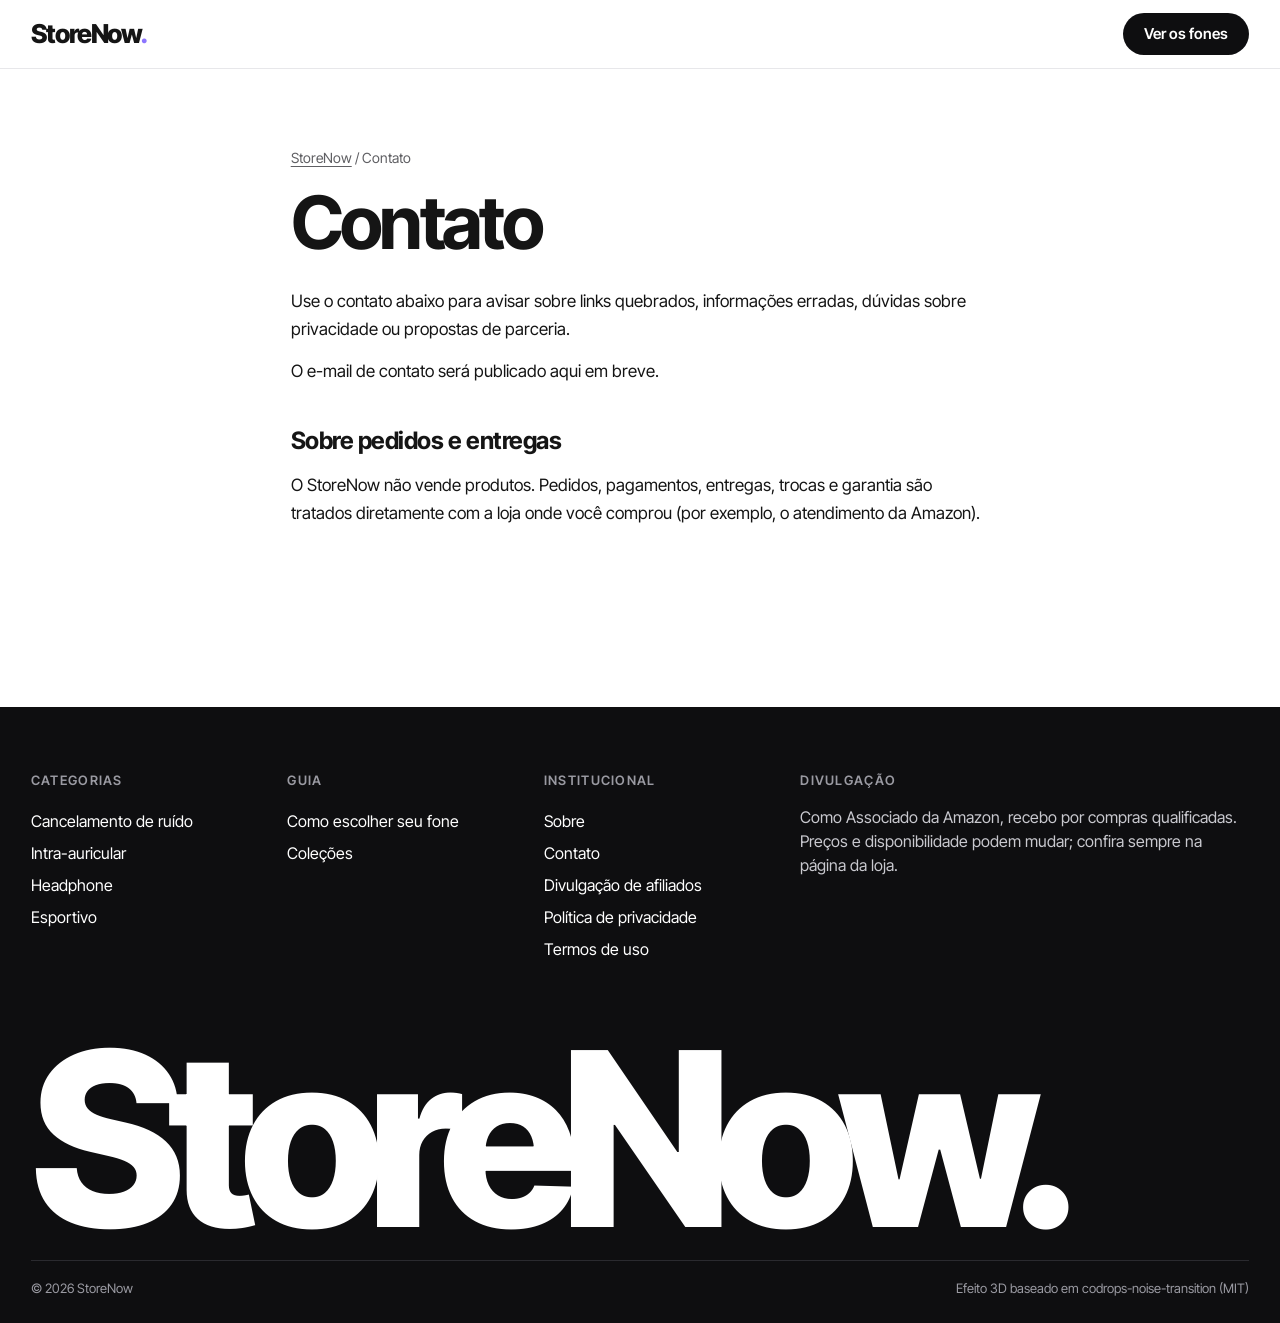
==== loja-3d/contato.html @ 350e16e0 "Fotos nas coleções e páginas para Google e IAs - Coleções mostram as fotos dos fones de cada categor" ====
<!doctype html>
<html lang="pt-BR">
<head>
<meta charset="UTF-8" />
<meta name="viewport" content="width=device-width, initial-scale=1, viewport-fit=cover" />
<title>Contato | StoreNow</title>
<meta name="description" content="Como falar com o StoreNow: dúvidas, correções de informação e parcerias." />
<link rel="canonical" href="https://alisonj37.github.io/StoreNow/loja-3d/contato.html" />
<meta name="robots" content="index, follow, max-image-preview:large" />
<meta name="theme-color" content="#0e0e10" />
<link rel="icon" href="https://alisonj37.github.io/StoreNow/loja-3d/favicon.svg" type="image/svg+xml" />
<link rel="apple-touch-icon" href="https://alisonj37.github.io/StoreNow/loja-3d/logo.png" />
<meta property="og:type" content="website" />
<meta property="og:locale" content="pt_BR" />
<meta property="og:site_name" content="StoreNow" />
<meta property="og:title" content="Contato | StoreNow" />
<meta property="og:description" content="Como falar com o StoreNow: dúvidas, correções de informação e parcerias." />
<meta property="og:url" content="https://alisonj37.github.io/StoreNow/loja-3d/contato.html" />
<meta property="og:image" content="https://alisonj37.github.io/StoreNow/loja-3d/og.png" />
<meta property="og:image:width" content="1200" />
<meta property="og:image:height" content="630" />
<meta name="twitter:card" content="summary_large_image" />
<script type="application/ld+json">
{
 "@context": "https://schema.org",
 "@type": "WebPage",
 "name": "Contato",
 "url": "https://alisonj37.github.io/StoreNow/loja-3d/contato.html",
 "inLanguage": "pt-BR",
 "isPartOf": {
  "@id": "https://alisonj37.github.io/StoreNow/loja-3d/#site"
 },
 "breadcrumb": {
  "@type": "BreadcrumbList",
  "itemListElement": [
   {
    "@type": "ListItem",
    "position": 1,
    "name": "StoreNow",
    "item": "https://alisonj37.github.io/StoreNow/loja-3d/"
   },
   {
    "@type": "ListItem",
    "position": 2,
    "name": "Contato",
    "item": "https://alisonj37.github.io/StoreNow/loja-3d/contato.html"
   }
  ]
 }
}
</script>
<link rel="preconnect" href="https://fonts.googleapis.com" />
<link rel="preconnect" href="https://fonts.gstatic.com" crossorigin />
<link href="https://fonts.googleapis.com/css2?family=Inter+Tight:wght@400;500;600;700;800&display=swap" rel="stylesheet" />
<link rel="stylesheet" href="css/estilo.css" />
</head>
<body>
<header class="topo">
  <div class="topo__inner">
    <a class="marca" href="./" aria-label="Início"><span class="marca__nome">StoreNow</span><span class="marca__ponto">.</span></a>
    <div class="topo__acoes">
      <a class="pill pill--preto" href="./#indicados">Ver os fones</a>
    </div>
  </div>
</header>
<main class="texto">
  <nav class="texto__trilha" aria-label="Você está em"><a href="./">StoreNow</a> / Contato</nav>
  <h1 class="texto__titulo">Contato</h1>

  <p>Use o contato abaixo para avisar sobre links quebrados, informações erradas, dúvidas sobre privacidade ou propostas de parceria.</p>
  <p>O e-mail de contato será publicado aqui em breve.</p>
  
  <h2>Sobre pedidos e entregas</h2>
  <p>O StoreNow não vende produtos. Pedidos, pagamentos, entregas, trocas e garantia são tratados diretamente com a loja onde você comprou (por exemplo, o atendimento da Amazon).</p>
</main>
<footer class="rodape">
  <div class="rodape__colunas">
    <div>
      <h3>Categorias</h3>
      <a href="./#indicados">Cancelamento de ruído</a>
      <a href="./#indicados">Intra-auricular</a>
      <a href="./#indicados">Headphone</a>
      <a href="./#indicados">Esportivo</a>
    </div>
    <div>
      <h3>Guia</h3>
      <a href="./#guia">Como escolher seu fone</a>
      <a href="./#colecoes">Coleções</a>
    </div>
    <div>
      <h3>Institucional</h3>
      <a href="sobre.html">Sobre</a>
      <a href="contato.html">Contato</a>
      <a href="divulgacao.html">Divulgação de afiliados</a>
      <a href="privacidade.html">Política de privacidade</a>
      <a href="termos.html">Termos de uso</a>
    </div>
    <div class="rodape__divulgacao">
      <h3>Divulgação</h3>
      <p>Como Associado da Amazon, recebo por compras qualificadas. Preços e disponibilidade podem mudar; confira sempre na página da loja.</p>
    </div>
  </div>
  <p class="rodape__marca" aria-hidden="true">StoreNow.</p>
  <div class="rodape__base">
    <span>© 2026 StoreNow</span>
    <span>Efeito 3D baseado em codrops-noise-transition (MIT)</span>
  </div>
</footer>
</body>
</html>
---- loja-3d/css/estilo.css ----
/* =========================================================
   StoreNow — vitrine de afiliados 3D
   Visual claro, tipografia grande, cartões em grade.
   ========================================================= */

:root {
  color-scheme: light;
  --fundo: #ffffff;
  --tinta: #151515;
  --tinta-2: #5f5f63;
  --linha: #e7e7ea;
  --cinza: #f3f3f5;
  --preto: #0e0e10;
  --branco: #ffffff;
  --amazon: #ff9900;
  --ml: #ffe600;
  --roxo: #8c75ff;
  --verde: #5cffab;
  --rosa: #f74a8a;
  --ciano: #3df2f2;

  --raio: 14px;
  --margem: clamp(16px, 2.4vw, 40px);
  --topo-h: 68px;
  --fonte: "Inter Tight", "Helvetica Neue", Arial, system-ui, sans-serif;
}

*,
*::before,
*::after { box-sizing: border-box; }

html { scroll-behavior: smooth; scroll-padding-top: calc(var(--topo-h) + 12px); }
body {
  margin: 0;
  background: var(--fundo);
  color: var(--tinta);
  font-family: var(--fonte);
  font-size: 16px;
  line-height: 1.5;
  -webkit-font-smoothing: antialiased;
  overflow-x: hidden;
}
img { max-width: 100%; display: block; }
[hidden] { display: none !important; }
a { color: inherit; text-decoration: none; }
button { font: inherit; color: inherit; cursor: pointer; }
h1, h2, h3 { text-wrap: balance; margin: 0; }
:focus-visible { outline: 2px solid var(--roxo); outline-offset: 3px; border-radius: 6px; }

/* ---------- botões ---------- */
.pill {
  display: inline-flex; align-items: center; justify-content: center; gap: .5em;
  height: 42px; padding: 0 20px; border-radius: 999px;
  font-weight: 600; font-size: 15px; white-space: nowrap;
  border: 1px solid transparent;
  transition: transform .25s ease, background-color .25s ease, color .25s ease;
}
.pill:hover { transform: translateY(-1px); }
.pill--preto { background: var(--preto); color: var(--branco); }
.pill--preto:hover { background: #2b2b30; }
.pill--branco { background: var(--branco); color: var(--preto); }
.pill--grande { height: 54px; padding: 0 28px; font-size: 17px; }

.etiqueta {
  display: inline-flex; align-items: center; gap: 6px;
  height: 28px; padding: 0 12px; border-radius: 999px;
  background: var(--cinza); font-size: 13px; font-weight: 600;
}
.etiqueta--linha { background: transparent; border: 1px solid var(--linha); color: var(--tinta-2); }
.bolinha { width: 9px; height: 9px; border-radius: 50%; display: inline-block; flex: none; }
.bolinha--amazon { background: var(--amazon); }
.bolinha--ml { background: var(--ml); box-shadow: inset 0 0 0 1px rgba(0,0,0,.18); }

/* ---------- topo ---------- */
.topo {
  position: sticky; top: env(safe-area-inset-top, 0px); z-index: 50;
  background: rgba(255,255,255,.9);
  backdrop-filter: saturate(1.4) blur(14px);
  -webkit-backdrop-filter: saturate(1.4) blur(14px);
  border-bottom: 1px solid var(--linha);
}
.topo__inner {
  height: var(--topo-h);
  display: flex; align-items: center; gap: 32px;
  padding-inline: var(--margem);
  max-width: 1760px; margin: 0 auto;
}
.marca { font-weight: 800; font-size: 26px; letter-spacing: -0.04em; line-height: 1; }
.marca__ponto { color: var(--roxo); }
.menu { display: flex; gap: 26px; font-weight: 500; font-size: 15px; }
.menu a { position: relative; padding-block: 6px; }
.menu a::after {
  content: ""; position: absolute; left: 0; right: 0; bottom: 0; height: 1.5px;
  background: currentColor; transform: scaleX(0); transform-origin: 100% 50%;
  transition: transform .3s ease;
}
.menu a:hover::after { transform: scaleX(1); transform-origin: 0 50%; }
.topo__acoes { margin-left: auto; display: flex; align-items: center; gap: 10px; }
.btn-busca {
  width: 42px; height: 42px; border-radius: 50%;
  display: grid; place-items: center; background: var(--cinza);
}
.hamburguer {
  display: none; width: 42px; height: 42px; border-radius: 50%;
  border: 0; background: var(--cinza); position: relative;
}
.hamburguer span {
  position: absolute; left: 12px; right: 12px; height: 2px; background: var(--tinta);
  transition: transform .3s ease, top .3s ease;
}
.hamburguer span:first-child { top: 16px; }
.hamburguer span:last-child { top: 24px; }
.hamburguer[aria-expanded="true"] span:first-child { top: 20px; transform: rotate(45deg); }
.hamburguer[aria-expanded="true"] span:last-child { top: 20px; transform: rotate(-45deg); }

/* ---------- destaque 3D ---------- */
.destaque {
  display: grid;
  grid-template-columns: minmax(0, 1fr) minmax(300px, 400px);
  gap: clamp(16px, 2vw, 32px);
  padding: 20px var(--margem) 0;
  max-width: 1760px; margin: 0 auto;
}
.destaque__palco {
  position: relative;
  aspect-ratio: 16 / 9;
  max-height: calc(100vh - var(--topo-h) - 40px);
  min-height: 420px;
  width: 100%;
  border-radius: var(--raio);
  overflow: hidden;
  background: var(--preto);
  isolation: isolate;
}
#cena {
  position: absolute; inset: 0; width: 100%; height: 100%;
  display: block; cursor: pointer; touch-action: pan-y;
}
.destaque__palco { perspective: 1400px; }
.cartao3d {
  position: absolute; left: 50%; top: 50%; z-index: 1;
  height: 56%; aspect-ratio: 1; max-width: 80%;
  transform: translate(-50%, -50%);
  background: var(--branco); border-radius: 18px; padding: 6%;
  box-shadow: 0 30px 60px rgba(0,0,0,.45);
  pointer-events: none; transform-style: preserve-3d;
}
.cartao3d img { width: 100%; height: 100%; object-fit: contain; transition: opacity .35s ease; }
.destaque__fallback {
  position: absolute; inset: 0; z-index: -1;
  background:
    radial-gradient(circle at 50% 50%, rgba(140,117,255,.55), transparent 55%),
    var(--preto);
}
.selo {
  position: absolute; top: 18px; left: 18px;
  width: 92px; height: 92px; border-radius: 50%;
  display: grid; place-items: center; text-align: center;
  background: var(--branco); color: var(--preto);
  font-size: 12px; font-weight: 800; line-height: 1.1; text-transform: uppercase; letter-spacing: .04em;
  pointer-events: none;
  animation: girar 18s linear infinite;
}
@keyframes girar { to { transform: rotate(360deg); } }
.destaque__dica {
  position: absolute; left: 50%; bottom: 16px; transform: translateX(-50%);
  margin: 0; color: rgba(255,255,255,.8); font-size: 13px; letter-spacing: .02em;
  pointer-events: none; white-space: nowrap;
}

.destaque__painel {
  display: flex; flex-direction: column; gap: 18px;
  padding: clamp(4px, 1vw, 12px) 0;
}
.destaque__meta { display: flex; flex-wrap: wrap; gap: 8px; }
.destaque__titulo {
  font-size: clamp(2.2rem, 3.6vw, 4.2rem);
  line-height: .98; letter-spacing: -0.045em; font-weight: 700;
}
.destaque__desc { margin: 0; color: var(--tinta-2); font-size: 18px; max-width: 34ch; }
.destaque__preco { margin: 0; font-size: 24px; font-weight: 700; font-variant-numeric: tabular-nums; }
.destaque__botoes { display: flex; align-items: center; gap: 12px; flex-wrap: wrap; margin-top: auto; }
.setas { display: flex; gap: 8px; }
.seta {
  width: 54px; height: 54px; border-radius: 50%;
  border: 1px solid var(--linha); background: var(--fundo); font-size: 20px;
  transition: background-color .2s ease;
}
.seta:hover { background: var(--cinza); }
.pontos { list-style: none; display: flex; gap: 8px; margin: 0; padding: 0; }
.pontos button {
  width: 34px; height: 6px; border-radius: 3px; border: 0; padding: 0;
  background: var(--linha); transition: background-color .3s ease, width .3s ease;
}
.pontos button[aria-current="true"] { width: 54px; background: var(--cor-atual, var(--tinta)); }
.troca { animation: entrar .6s cubic-bezier(.2,.7,.2,1); }
@keyframes entrar { from { opacity: 0; transform: translateY(14px); } to { opacity: 1; transform: none; } }

/* ---------- faixa rolante ---------- */
.faixa {
  margin-top: clamp(28px, 4vw, 56px);
  border-block: 1px solid var(--linha);
  overflow: hidden; white-space: nowrap;
}
.faixa__trilho {
  display: inline-flex; gap: 28px; padding-block: 16px;
  font-size: clamp(18px, 2vw, 26px); font-weight: 600; letter-spacing: -0.02em;
  animation: rolar 32s linear infinite;
}
@keyframes rolar { to { transform: translateX(-50%); } }

/* ---------- seções ---------- */
.secao {
  padding: clamp(40px, 6vw, 88px) var(--margem) 0;
  max-width: 1760px; margin: 0 auto;
}
.secao__cab {
  display: flex; align-items: flex-end; justify-content: space-between; gap: 16px; flex-wrap: wrap;
  margin-bottom: 24px;
}
.secao__titulo {
  font-size: clamp(2.4rem, 6vw, 5.6rem);
  line-height: .95; letter-spacing: -0.05em; font-weight: 700;
}
.secao__titulo em { font-style: normal; color: var(--tinta-2); font-weight: 500; }
.secao__sub { margin: 0; color: var(--tinta-2); font-variant-numeric: tabular-nums; }

/* filtros */
.filtros { display: flex; justify-content: space-between; align-items: center; gap: 12px; flex-wrap: wrap; }
.chips { display: flex; gap: 8px; flex-wrap: wrap; }
.chips--rolagem {
  flex-wrap: nowrap; overflow-x: auto; scrollbar-width: none;
  margin-top: 12px; padding-bottom: 4px;
}
.chips--rolagem::-webkit-scrollbar { display: none; }
.chip {
  display: inline-flex; align-items: center; gap: 8px;
  height: 40px; padding: 0 16px; border-radius: 999px;
  border: 1px solid var(--linha); background: var(--fundo);
  font-size: 14px; font-weight: 600; white-space: nowrap;
  transition: background-color .2s ease, color .2s ease, border-color .2s ease;
}
.chip:hover { border-color: var(--tinta); }
.chip.ativo { background: var(--preto); color: var(--branco); border-color: var(--preto); }
.busca {
  display: flex; align-items: center; gap: 8px;
  height: 44px; padding: 0 16px; border-radius: 999px; background: var(--cinza);
  width: min(340px, 100%); color: var(--tinta-2);
}
.busca input {
  border: 0; background: transparent; outline: none; width: 100%;
  font: inherit; font-size: 15px; color: var(--tinta);
}

/* grade de produtos */
.grade {
  list-style: none; margin: 28px 0 0; padding: 0;
  display: grid; gap: 36px 20px;
  grid-template-columns: repeat(4, minmax(0, 1fr));
}
.cartao { display: flex; flex-direction: column; gap: 12px; }
.cartao__img {
  position: relative; aspect-ratio: 4 / 3; border-radius: var(--raio); overflow: hidden;
  background: var(--cinza);
}
.cartao__img > img, .cartao__img > .arte {
  width: 100%; height: 100%; object-fit: cover;
  transition: transform .8s cubic-bezier(.2,.7,.2,1);
}
.cartao__img:hover > img, .cartao__img:hover > .arte { transform: scale(1.05); }
.cartao__img > img.foto {
  object-fit: contain; background: var(--branco); padding: 10%;
  box-shadow: inset 0 0 0 1px var(--linha);
}
.arte {
  display: grid; place-items: center;
  background:
    radial-gradient(circle at 30% 25%, rgba(255,255,255,.55), transparent 45%),
    radial-gradient(circle at 80% 90%, rgba(0,0,0,.35), transparent 55%),
    var(--cor);
  position: relative;
}
.arte::after { /* granulado, como no shader */
  content: ""; position: absolute; inset: 0; opacity: .22; mix-blend-mode: multiply;
  background-image: url("data:image/svg+xml,%3Csvg xmlns='http://www.w3.org/2000/svg' width='160' height='160'%3E%3Cfilter id='n'%3E%3CfeTurbulence type='fractalNoise' baseFrequency='.9' numOctaves='2' stitchTiles='stitch'/%3E%3C/filter%3E%3Crect width='100%25' height='100%25' filter='url(%23n)'/%3E%3C/svg%3E");
}
.arte svg { width: 38%; height: auto; color: var(--preto); position: relative; z-index: 1; }
.cartao__ver {
  position: absolute; right: 12px; bottom: 12px; z-index: 2;
  height: 38px; padding: 0 16px; border-radius: 999px;
  display: inline-flex; align-items: center; gap: 6px;
  background: var(--branco); color: var(--preto); font-weight: 600; font-size: 14px;
  opacity: 0; transform: translateY(8px);
  transition: opacity .3s ease, transform .3s ease;
}
.cartao__img:hover .cartao__ver, .cartao__img:focus-visible .cartao__ver { opacity: 1; transform: none; }
.cartao__info { display: flex; justify-content: space-between; gap: 12px; align-items: flex-start; }
.cartao__nome { font-size: 16px; font-weight: 600; line-height: 1.3; }
.cartao__nome a:hover { text-decoration: underline; text-underline-offset: 3px; }
.cartao__loja { display: flex; align-items: center; gap: 6px; margin-top: 4px; font-size: 14px; color: var(--tinta-2); }
.cartao__preco { font-weight: 700; white-space: nowrap; font-variant-numeric: tabular-nums; }
.vazio { padding: 40px 0; color: var(--tinta-2); font-size: 18px; }

/* coleções */
.colecoes {
  display: grid; grid-auto-flow: column; grid-auto-columns: minmax(260px, 1fr);
  gap: 20px; overflow-x: auto; scroll-snap-type: x mandatory; padding-bottom: 8px;
  scrollbar-width: thin;
}
.colecao {
  scroll-snap-align: start;
  position: relative; border: 0; text-align: left;
  aspect-ratio: 3 / 4; max-height: 480px; width: 100%;
  border-radius: var(--raio); overflow: hidden; padding: 22px;
  display: flex; flex-direction: column; justify-content: space-between;
  background: var(--preto); color: var(--branco);
}
.colecao::before {
  content: ""; position: absolute; inset: -20%;
  background: radial-gradient(circle at 50% 60%, var(--cor) 0 18%, transparent 46%);
  filter: blur(8px); opacity: .9;
  transition: transform .8s cubic-bezier(.2,.7,.2,1);
}
.colecao:hover::before { transform: scale(1.25); }
.colecao > * { position: relative; }
.colecao__qtd { font-size: 14px; opacity: .8; }
.colecao__titulo { display: block; margin-bottom: 8px; font-size: clamp(24px, 2.4vw, 34px); font-weight: 700; letter-spacing: -0.03em; line-height: 1.02; }
.colecao__ir { font-weight: 600; font-size: 15px; }
.colecao__fotos { position: relative; flex: 1; margin-block: 12px; min-height: 140px; }
.colecao__foto {
  position: absolute; top: 50%; left: 50%;
  width: 52%; aspect-ratio: 1; border-radius: 14px; padding: 8%;
  background: var(--branco); box-shadow: 0 18px 40px rgba(0,0,0,.45);
  transition: transform .6s cubic-bezier(.2,.7,.2,1);
}
.colecao__foto img { width: 100%; height: 100%; object-fit: contain; }
.colecao__foto--1 { transform: translate(-50%, -50%) rotate(-3deg); z-index: 3; }
.colecao__foto--2 { transform: translate(-95%, -45%) rotate(-12deg) scale(.82); z-index: 2; }
.colecao__foto--3 { transform: translate(-5%, -45%) rotate(11deg) scale(.82); z-index: 1; }
.colecao:hover .colecao__foto--2 { transform: translate(-108%, -48%) rotate(-16deg) scale(.84); }
.colecao:hover .colecao__foto--3 { transform: translate(8%, -48%) rotate(15deg) scale(.84); }

/* especificações no cartão */
.specs { list-style: none; margin: 10px 0 0; padding: 0; display: flex; flex-wrap: wrap; gap: 6px; }
.specs li {
  height: 26px; padding: 0 10px; border-radius: 999px; display: inline-flex; align-items: center;
  background: var(--cinza); font-size: 12.5px; font-weight: 600; color: var(--tinta);
}

/* como escolher */
.guia { display: grid; grid-template-columns: repeat(4, minmax(0, 1fr)); gap: 20px; }
.guia__item {
  border-top: 2px solid var(--tinta); padding-top: 18px;
  display: flex; flex-direction: column; gap: 10px;
}
.guia__sigla {
  font-size: clamp(40px, 4.4vw, 64px); font-weight: 800; letter-spacing: -0.05em; line-height: 1;
  font-variant-numeric: tabular-nums;
}
.guia__item h3 { font-size: 20px; letter-spacing: -0.02em; }
.guia__item p { margin: 0; color: var(--tinta-2); max-width: 44ch; }
.aviso { color: var(--tinta-2); max-width: 70ch; margin: 32px 0 0; }

/* grupo */
.grupo {
  margin: clamp(48px, 7vw, 100px) var(--margem) 0;
  border-radius: var(--raio);
  padding: clamp(40px, 7vw, 110px) clamp(20px, 5vw, 80px);
  background: var(--preto); color: var(--branco);
  display: flex; flex-direction: column; align-items: flex-start; gap: 24px;
  max-width: 1760px;
}
@media (min-width: 1841px) { .grupo { margin-inline: auto; } }
.grupo__eyebrow { margin: 0; text-transform: uppercase; letter-spacing: .12em; font-size: 13px; font-weight: 600; color: var(--verde); }
.grupo__titulo { font-size: clamp(2.6rem, 8vw, 7.5rem); line-height: .92; letter-spacing: -0.055em; font-weight: 700; max-width: 12ch; }

/* rodapé */
.rodape {
  margin-top: clamp(48px, 7vw, 100px);
  background: var(--preto); color: var(--branco);
  padding: clamp(40px, 5vw, 72px) var(--margem) calc(24px + env(safe-area-inset-bottom, 0px));
}
.rodape__colunas {
  display: grid; grid-template-columns: repeat(3, minmax(0, 1fr)) minmax(0, 2fr); gap: 32px;
  max-width: 1760px; margin: 0 auto;
}
.rodape h3 { font-size: 13px; text-transform: uppercase; letter-spacing: .1em; color: #9a9aa2; font-weight: 600; margin-bottom: 14px; }
.rodape a { display: block; padding-block: 4px; }
.rodape a:hover { text-decoration: underline; text-underline-offset: 3px; }
.rodape__divulgacao p { margin: 0; color: #c9c9cf; max-width: 52ch; }
.rodape__marca {
  font-size: clamp(64px, 19vw, 340px); font-weight: 800; letter-spacing: -0.07em; line-height: .8;
  margin: clamp(40px, 6vw, 80px) 0 24px; white-space: nowrap; overflow: hidden;
  max-width: 1760px; margin-inline: auto;
}
.rodape__base {
  display: flex; justify-content: space-between; gap: 12px; flex-wrap: wrap;
  border-top: 1px solid #2a2a2f; padding-top: 18px; font-size: 13px; color: #9a9aa2;
  max-width: 1760px; margin: 0 auto;
}

/* ---------- responsivo ---------- */
@media (max-width: 1280px) {
  .grade { grid-template-columns: repeat(3, minmax(0, 1fr)); }
}
@media (max-width: 1024px) {
  .destaque { grid-template-columns: 1fr; }
  .destaque__palco { aspect-ratio: 4 / 3; min-height: 0; max-height: 72vh; }
  .destaque__botoes { margin-top: 4px; }
  .rodape__colunas { grid-template-columns: repeat(3, minmax(0, 1fr)); }
  .rodape__divulgacao { grid-column: 1 / -1; }
}
@media (max-width: 960px) {
  .menu {
    position: fixed; inset: var(--topo-h) 0 auto 0; top: calc(var(--topo-h) + env(safe-area-inset-top, 0px));
    height: calc(100dvh - var(--topo-h)); background: var(--fundo);
    flex-direction: column; gap: 0; padding: 12px var(--margem);
    font-size: clamp(32px, 9vw, 48px); font-weight: 700; letter-spacing: -0.04em;
    transform: translateY(-8px); opacity: 0; visibility: hidden;
    transition: opacity .3s ease, transform .3s ease, visibility .3s;
  }
  .menu a { padding-block: 10px; border-bottom: 1px solid var(--linha); }
  .menu a::after { display: none; }
  .menu.aberto { opacity: 1; transform: none; visibility: visible; }
  .hamburguer { display: block; }
  .grade { grid-template-columns: repeat(2, minmax(0, 1fr)); }
  .guia { grid-template-columns: 1fr 1fr; gap: 32px 20px; }
}
@media (max-width: 600px) {
  :root { --topo-h: 60px; }
  .topo__inner { gap: 12px; }
  .marca { font-size: 22px; }
  .topo__cta { display: none; }
  .destaque { padding-top: 12px; }
  .destaque__palco { aspect-ratio: 4 / 5; }
  .selo { width: 72px; height: 72px; font-size: 10px; top: 12px; left: 12px; }
  .destaque__desc { font-size: 16px; }
  .destaque__botoes .pill--grande { flex: 1; }
  .grade { grid-template-columns: 1fr; gap: 28px; }
  .busca { width: 100%; }
  .colecoes { grid-auto-columns: 78%; }
  .guia { grid-template-columns: 1fr; }
  .rodape__colunas { grid-template-columns: 1fr 1fr; }
}

@media (prefers-reduced-motion: reduce) {
  *, *::before, *::after { animation: none !important; transition: none !important; }
  html { scroll-behavior: auto; }
}

/* ---------- páginas de texto (sobre, contato, políticas) ---------- */
.texto {
  max-width: 760px; margin: 0 auto;
  padding: clamp(32px, 6vw, 80px) var(--margem) clamp(40px, 6vw, 80px);
  font-size: 17px; line-height: 1.65;
}
.texto__trilha { font-size: 14px; color: var(--tinta-2); margin-bottom: 18px; }
.texto__trilha a { text-decoration: underline; text-underline-offset: 3px; }
.texto__titulo {
  font-size: clamp(2.4rem, 7vw, 4.6rem); line-height: .98; letter-spacing: -0.05em; font-weight: 700;
  margin-bottom: 28px;
}
.texto h2 { font-size: 24px; letter-spacing: -0.02em; margin: 36px 0 10px; }
.texto p, .texto ul { margin: 0 0 14px; color: var(--tinta); }
.texto ul { padding-left: 22px; }
.texto li { margin-bottom: 6px; }
.texto p a:not(.pill), .texto li a { text-decoration: underline; text-underline-offset: 3px; }
.texto code { background: var(--cinza); padding: 2px 6px; border-radius: 6px; font-size: .9em; }
.texto__data { color: var(--tinta-2); font-size: 15px; }
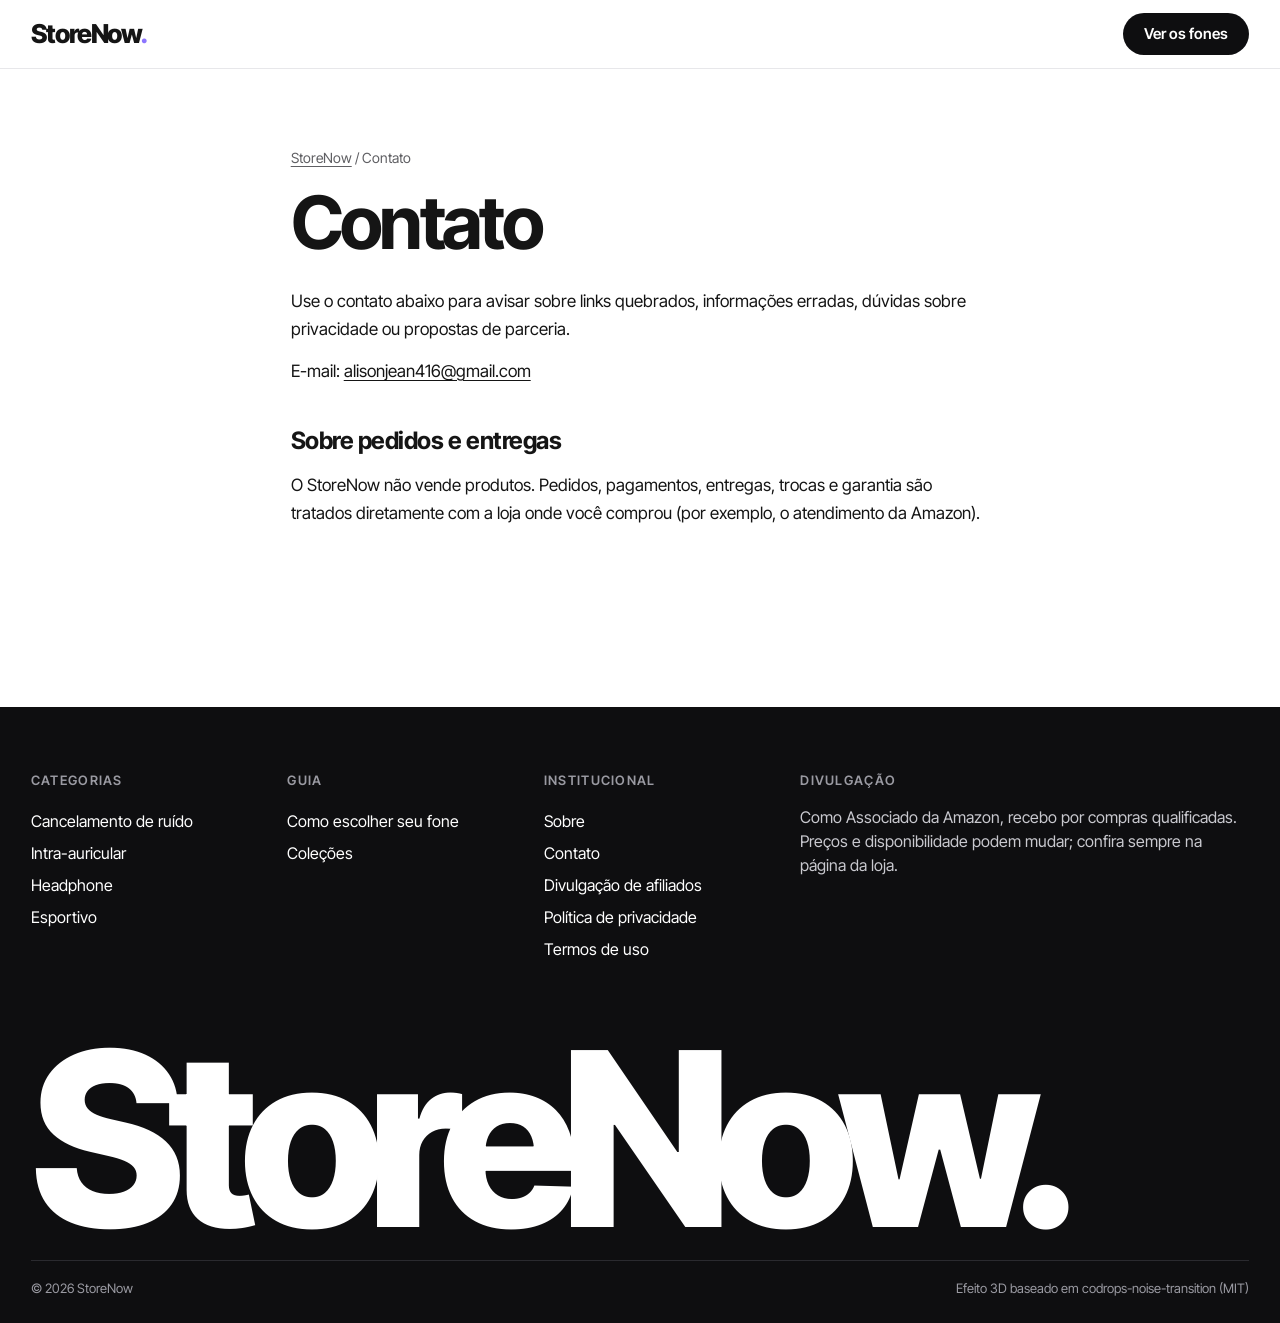
==== commit 6ee5f859: "Adiciona e-mail de contato Co-Authored-By: Claude Opus 5.5 <noreply@anthropic.com> Claude-Session: h" ====
--- a/loja-3d/contato.html
+++ b/loja-3d/contato.html
@@ -68,7 +68,7 @@
   <h1 class="texto__titulo">Contato</h1>
 
   <p>Use o contato abaixo para avisar sobre links quebrados, informações erradas, dúvidas sobre privacidade ou propostas de parceria.</p>
-  <p>O e-mail de contato será publicado aqui em breve.</p>
+  <p>E-mail: <a href="mailto:alisonjean416@gmail.com">alisonjean416@gmail.com</a></p>
   
   <h2>Sobre pedidos e entregas</h2>
   <p>O StoreNow não vende produtos. Pedidos, pagamentos, entregas, trocas e garantia são tratados diretamente com a loja onde você comprou (por exemplo, o atendimento da Amazon).</p>
